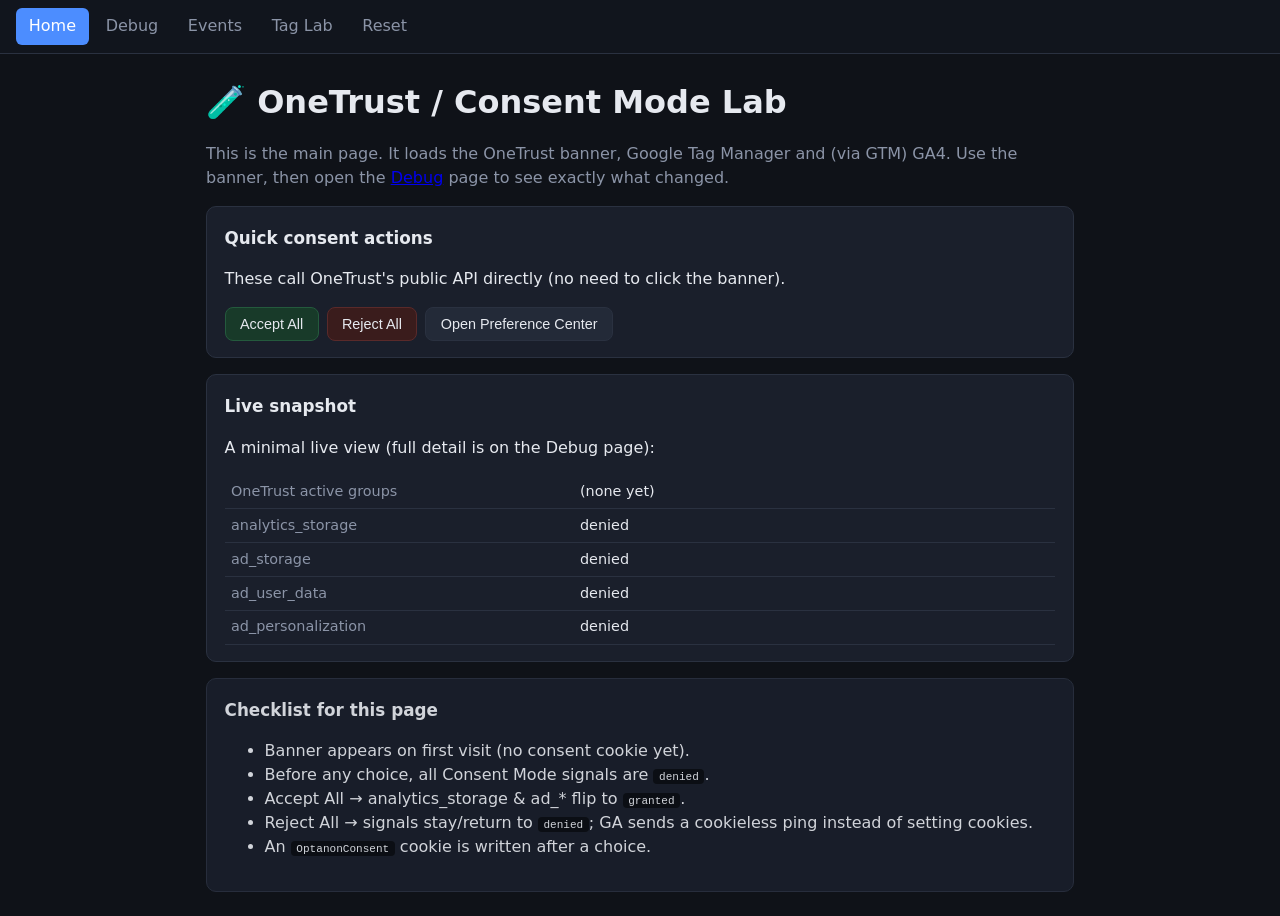
==== index.html @ a383894c "Add files via upload Initial import" ====
<!DOCTYPE html>
<!-- =============================================================================
     index.html  —  MAIN TEST PAGE
     Purpose: behave like a normal website page so you can validate the full
     chain: OneTrust banner -> Consent Mode v2 -> GTM -> GA4.
     Test here: first visit, Accept All, Reject All, custom preferences,
     cookie creation, and Consent Mode signal changes.
     ========================================================================== -->
<html lang="en">
<head>
  <meta charset="UTF-8" />
  <meta name="viewport" content="width=device-width, initial-scale=1.0" />
  <title>OneTrust Lab · Home</title>

  <!-- ORDER MATTERS: config first, then init (both synchronous). init.js sets
       Consent Mode defaults BEFORE it injects OneTrust and GTM. Do NOT add
       async/defer here or the ordering guarantee is lost. -->
  <script src="config.js"></script>
  <script src="init.js"></script>

  <link rel="stylesheet" href="styles.css" />
</head>
<body>
  <!-- GTM noscript fallback (harmless if JS is on). Replace GTM-XXXXXXX only if
       you hard-code it; otherwise it is informational for the lab. -->
  <noscript>
    <iframe src="https://www.googletagmanager.com/ns.html?id=GTM-XXXXXXX"
            height="0" width="0" style="display:none;visibility:hidden"></iframe>
  </noscript>

  <nav class="lab-nav">
    <a href="index.html" class="active">Home</a>
    <a href="debug.html">Debug</a>
    <a href="events.html">Events</a>
    <a href="tag-lab.html">Tag Lab</a>
    <a href="reset.html">Reset</a>
  </nav>

  <main class="lab-wrap">
    <h1>🧪 OneTrust / Consent Mode Lab</h1>
    <p class="lead">
      This is the main page. It loads the OneTrust banner, Google Tag Manager
      and (via GTM) GA4. Use the banner, then open the
      <a href="debug.html">Debug</a> page to see exactly what changed.
    </p>

    <section class="card">
      <h2>Quick consent actions</h2>
      <p>These call OneTrust's public API directly (no need to click the banner).</p>
      <div class="btn-row">
        <button class="btn ok"   onclick="OneTrust && OneTrust.AllowAll()">Accept All</button>
        <button class="btn bad"  onclick="OneTrust && OneTrust.RejectAll()">Reject All</button>
        <button class="btn"      onclick="OneTrust && OneTrust.ToggleInfoDisplay()">Open Preference Center</button>
      </div>
    </section>

    <section class="card">
      <h2>Live snapshot</h2>
      <p>A minimal live view (full detail is on the Debug page):</p>
      <table class="kv">
        <tr><td>OneTrust active groups</td><td id="snap-groups">—</td></tr>
        <tr><td>analytics_storage</td><td id="snap-analytics">—</td></tr>
        <tr><td>ad_storage</td><td id="snap-ad">—</td></tr>
        <tr><td>ad_user_data</td><td id="snap-adud">—</td></tr>
        <tr><td>ad_personalization</td><td id="snap-adp">—</td></tr>
      </table>
    </section>

    <section class="card muted">
      <h2>Checklist for this page</h2>
      <ul>
        <li>Banner appears on first visit (no consent cookie yet).</li>
        <li>Before any choice, all Consent Mode signals are <code>denied</code>.</li>
        <li>Accept All → analytics_storage &amp; ad_* flip to <code>granted</code>.</li>
        <li>Reject All → signals stay/return to <code>denied</code>; GA sends a
            cookieless ping instead of setting cookies.</li>
        <li>An <code>OptanonConsent</code> cookie is written after a choice.</li>
      </ul>
    </section>
  </main>

  <!-- common.js gives us labGetActiveGroups() and labComputeConsentState() -->
  <script src="common.js"></script>
  <script>
    // Tiny live snapshot, refreshed every second. Full detail lives on debug.html
    function refreshSnap() {
      var c = labComputeConsentState();
      document.getElementById("snap-groups").textContent   = labGetActiveGroups();
      document.getElementById("snap-analytics").textContent = c.analytics_storage || "—";
      document.getElementById("snap-ad").textContent        = c.ad_storage || "—";
      document.getElementById("snap-adud").textContent      = c.ad_user_data || "—";
      document.getElementById("snap-adp").textContent       = c.ad_personalization || "—";
    }
    setInterval(refreshSnap, 1000);
    refreshSnap();
  </script>
</body>
</html>
---- styles.css ----
/* Shared styling for the OneTrust lab. Purely cosmetic — no logic here. */
:root { --bg:#0f1218; --card:#1a1f2b; --line:#2a3140; --txt:#e6e9ef; --muted:#8b94a7;
        --ok:#2ecc71; --bad:#e74c3c; --accent:#4c8dff; }
* { box-sizing: border-box; }
body { margin:0; font-family: system-ui, -apple-system, Segoe UI, Roboto, sans-serif;
       background:var(--bg); color:var(--txt); line-height:1.5; }
.lab-nav { display:flex; gap:.25rem; padding:.5rem 1rem; background:#11151d;
           border-bottom:1px solid var(--line); position:sticky; top:0; z-index:10; }
.lab-nav a { color:var(--muted); text-decoration:none; padding:.4rem .8rem; border-radius:6px; }
.lab-nav a:hover { color:var(--txt); background:#1c2230; }
.lab-nav a.active { color:#fff; background:var(--accent); }
.lab-wrap { max-width:900px; margin:1.5rem auto; padding:0 1rem; }
.lab-wrap.wide { max-width:1150px; }
h1 { margin:.2rem 0 1rem; } h2 { margin:.2rem 0 .6rem; font-size:1.05rem; }
.lead { color:var(--muted); }
.card { background:var(--card); border:1px solid var(--line); border-radius:10px;
        padding:1rem 1.1rem; margin:1rem 0; }
.card.muted { opacity:.9; }
.grid2 { display:grid; grid-template-columns:1fr 1fr; gap:1rem; }
@media (max-width:720px){ .grid2 { grid-template-columns:1fr; } }
.btn-row { display:flex; flex-wrap:wrap; gap:.5rem; align-items:center; }
.btn { display:inline-block; background:#232a38; color:var(--txt); border:1px solid var(--line);
       padding:.5rem .9rem; border-radius:8px; cursor:pointer; text-decoration:none; font-size:.9rem; }
.btn:hover { border-color:var(--accent); }
.btn.ok  { background:#183a29; border-color:#245a3d; }
.btn.bad { background:#3a1c1c; border-color:#5a2a2a; }
input { background:#0e1219; color:var(--txt); border:1px solid var(--line);
        border-radius:6px; padding:.5rem; margin:.25rem .5rem .25rem 0; }
table.kv { width:100%; border-collapse:collapse; font-size:.9rem; }
table.kv td { border-bottom:1px solid var(--line); padding:.35rem .4rem; vertical-align:top; }
table.kv td:first-child { color:var(--muted); width:42%; }
td.yes, .pill.yes { color:var(--ok); } td.no, .pill.no { color:var(--bad); }
td.wrap { word-break:break-all; }
.hint { color:var(--muted); font-size:.8rem; font-weight:normal; }
.log { background:#0b0e14; border:1px solid var(--line); border-radius:8px;
       padding:.7rem; font-family: ui-monospace, Menlo, Consolas, monospace;
       font-size:.8rem; white-space:pre-wrap; word-break:break-all; max-height:300px; overflow:auto; }
.log .ts { color:var(--muted); } .log b { color:var(--accent); }
.pill { font-size:.75rem; padding:.15rem .5rem; border:1px solid var(--line);
        border-radius:999px; margin-left:.4rem; }
code { background:#0b0e14; padding:.1rem .35rem; border-radius:4px; font-size:.85em; }
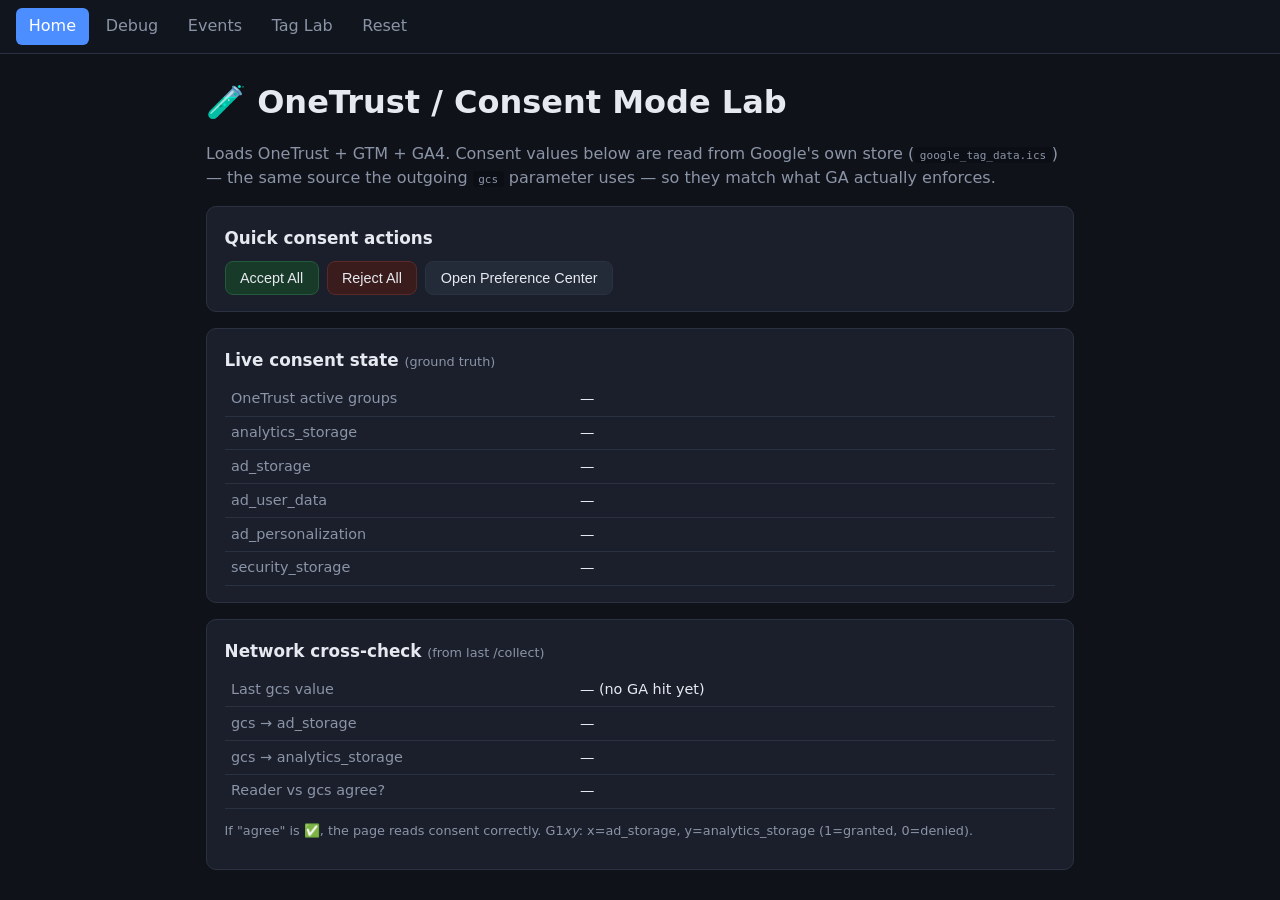
==== commit edeb0350: "Update index.html" ====
--- a/index.html
+++ b/index.html
@@ -1,10 +1,8 @@
 <!DOCTYPE html>
 <!-- =============================================================================
-     index.html  —  MAIN TEST PAGE
-     Purpose: behave like a normal website page so you can validate the full
-     chain: OneTrust banner -> Consent Mode v2 -> GTM -> GA4.
-     Test here: first visit, Accept All, Reject All, custom preferences,
-     cookie creation, and Consent Mode signal changes.
+     index.html  —  MAIN TEST PAGE  (v2: ground-truth consent reading)
+     Reads consent from Google's own store via consent-reader.js, and shows the
+     live `gcs` value parsed from the real /collect request as a cross-check.
      ========================================================================== -->
 <html lang="en">
 <head>
@@ -12,19 +10,15 @@
   <meta name="viewport" content="width=device-width, initial-scale=1.0" />
   <title>OneTrust Lab · Home</title>
 
-  <!-- ORDER MATTERS: config first, then init (both synchronous). init.js sets
-       Consent Mode defaults BEFORE it injects OneTrust and GTM. Do NOT add
-       async/defer here or the ordering guarantee is lost. -->
+  <!-- ORDER MATTERS: config -> init (sets Consent Mode defaults, injects OT+GTM).
+       Do NOT add async/defer here. -->
   <script src="config.js"></script>
   <script src="init.js"></script>
-
   <link rel="stylesheet" href="styles.css" />
 </head>
 <body>
-  <!-- GTM noscript fallback (harmless if JS is on). Replace GTM-XXXXXXX only if
-       you hard-code it; otherwise it is informational for the lab. -->
   <noscript>
-    <iframe src="https://www.googletagmanager.com/ns.html?id=GTM-XXXXXXX"
+    <iframe src="https://www.googletagmanager.com/ns.html?id=GTM-WQ99GFDZ"
             height="0" width="0" style="display:none;visibility:hidden"></iframe>
   </noscript>
 
@@ -39,14 +33,13 @@
   <main class="lab-wrap">
     <h1>🧪 OneTrust / Consent Mode Lab</h1>
     <p class="lead">
-      This is the main page. It loads the OneTrust banner, Google Tag Manager
-      and (via GTM) GA4. Use the banner, then open the
-      <a href="debug.html">Debug</a> page to see exactly what changed.
+      Loads OneTrust + GTM + GA4. Consent values below are read from Google's own
+      store (<code>google_tag_data.ics</code>) — the same source the outgoing
+      <code>gcs</code> parameter uses — so they match what GA actually enforces.
     </p>
 
     <section class="card">
       <h2>Quick consent actions</h2>
-      <p>These call OneTrust's public API directly (no need to click the banner).</p>
       <div class="btn-row">
         <button class="btn ok"   onclick="OneTrust && OneTrust.AllowAll()">Accept All</button>
         <button class="btn bad"  onclick="OneTrust && OneTrust.RejectAll()">Reject All</button>
@@ -55,44 +48,69 @@
     </section>
 
     <section class="card">
-      <h2>Live snapshot</h2>
-      <p>A minimal live view (full detail is on the Debug page):</p>
+      <h2>Live consent state <span class="hint">(ground truth)</span></h2>
       <table class="kv">
-        <tr><td>OneTrust active groups</td><td id="snap-groups">—</td></tr>
-        <tr><td>analytics_storage</td><td id="snap-analytics">—</td></tr>
-        <tr><td>ad_storage</td><td id="snap-ad">—</td></tr>
-        <tr><td>ad_user_data</td><td id="snap-adud">—</td></tr>
-        <tr><td>ad_personalization</td><td id="snap-adp">—</td></tr>
+        <tr><td>OneTrust active groups</td><td id="s-groups">—</td></tr>
+        <tr><td>analytics_storage</td><td id="s-analytics">—</td></tr>
+        <tr><td>ad_storage</td><td id="s-ad">—</td></tr>
+        <tr><td>ad_user_data</td><td id="s-adud">—</td></tr>
+        <tr><td>ad_personalization</td><td id="s-adp">—</td></tr>
+        <tr><td>security_storage</td><td id="s-sec">—</td></tr>
       </table>
     </section>
 
-    <section class="card muted">
-      <h2>Checklist for this page</h2>
-      <ul>
-        <li>Banner appears on first visit (no consent cookie yet).</li>
-        <li>Before any choice, all Consent Mode signals are <code>denied</code>.</li>
-        <li>Accept All → analytics_storage &amp; ad_* flip to <code>granted</code>.</li>
-        <li>Reject All → signals stay/return to <code>denied</code>; GA sends a
-            cookieless ping instead of setting cookies.</li>
-        <li>An <code>OptanonConsent</code> cookie is written after a choice.</li>
-      </ul>
+    <section class="card">
+      <h2>Network cross-check <span class="hint">(from last /collect)</span></h2>
+      <table class="kv">
+        <tr><td>Last gcs value</td><td id="s-gcs">— (no GA hit yet)</td></tr>
+        <tr><td>gcs → ad_storage</td><td id="s-gcs-ad">—</td></tr>
+        <tr><td>gcs → analytics_storage</td><td id="s-gcs-an">—</td></tr>
+        <tr><td>Reader vs gcs agree?</td><td id="s-agree">—</td></tr>
+      </table>
+      <p class="hint">
+        If "agree" is ✅, the page reads consent correctly. G1<i>x</i><i>y</i>:
+        x=ad_storage, y=analytics_storage (1=granted, 0=denied).
+      </p>
     </section>
   </main>
 
-  <!-- common.js gives us labGetActiveGroups() and labComputeConsentState() -->
-  <script src="common.js"></script>
+  <script src="consent-reader.js"></script>
   <script>
-    // Tiny live snapshot, refreshed every second. Full detail lives on debug.html
-    function refreshSnap() {
-      var c = labComputeConsentState();
-      document.getElementById("snap-groups").textContent   = labGetActiveGroups();
-      document.getElementById("snap-analytics").textContent = c.analytics_storage || "—";
-      document.getElementById("snap-ad").textContent        = c.ad_storage || "—";
-      document.getElementById("snap-adud").textContent      = c.ad_user_data || "—";
-      document.getElementById("snap-adp").textContent       = c.ad_personalization || "—";
+    function cls(v){ return v==="granted"?"yes":v==="denied"?"no":""; }
+    function set(id, v){
+      var el=document.getElementById(id);
+      el.textContent = v || "—";
+      el.className = cls(v);
     }
-    setInterval(refreshSnap, 1000);
-    refreshSnap();
+    function refresh(){
+      // PRIMARY: Google's own consent store
+      var c = LabConsent.read();
+      document.getElementById("s-groups").textContent = LabConsent.activeGroups();
+      set("s-analytics", c.analytics_storage);
+      set("s-ad",        c.ad_storage);
+      set("s-adud",      c.ad_user_data);
+      set("s-adp",       c.ad_personalization);
+      set("s-sec",       c.security_storage);
+
+      // CROSS-CHECK: real gcs from network
+      var gcs = LabConsent.latestGcs();
+      var dec = LabConsent.decodeGcs(gcs);
+      document.getElementById("s-gcs").textContent = gcs || "— (no GA hit yet)";
+      set("s-gcs-ad", dec && dec.ad_storage);
+      set("s-gcs-an", dec && dec.analytics_storage);
+
+      var agree = document.getElementById("s-agree");
+      if (dec && c.analytics_storage){
+        var ok = (dec.analytics_storage===c.analytics_storage) &&
+                 (dec.ad_storage===c.ad_storage);
+        agree.textContent = ok ? "✅ yes" : "⚠️ mismatch";
+        agree.className = ok ? "yes" : "no";
+      } else {
+        agree.textContent = "—"; agree.className = "";
+      }
+    }
+    setInterval(refresh, 1000);
+    refresh();
   </script>
 </body>
 </html>
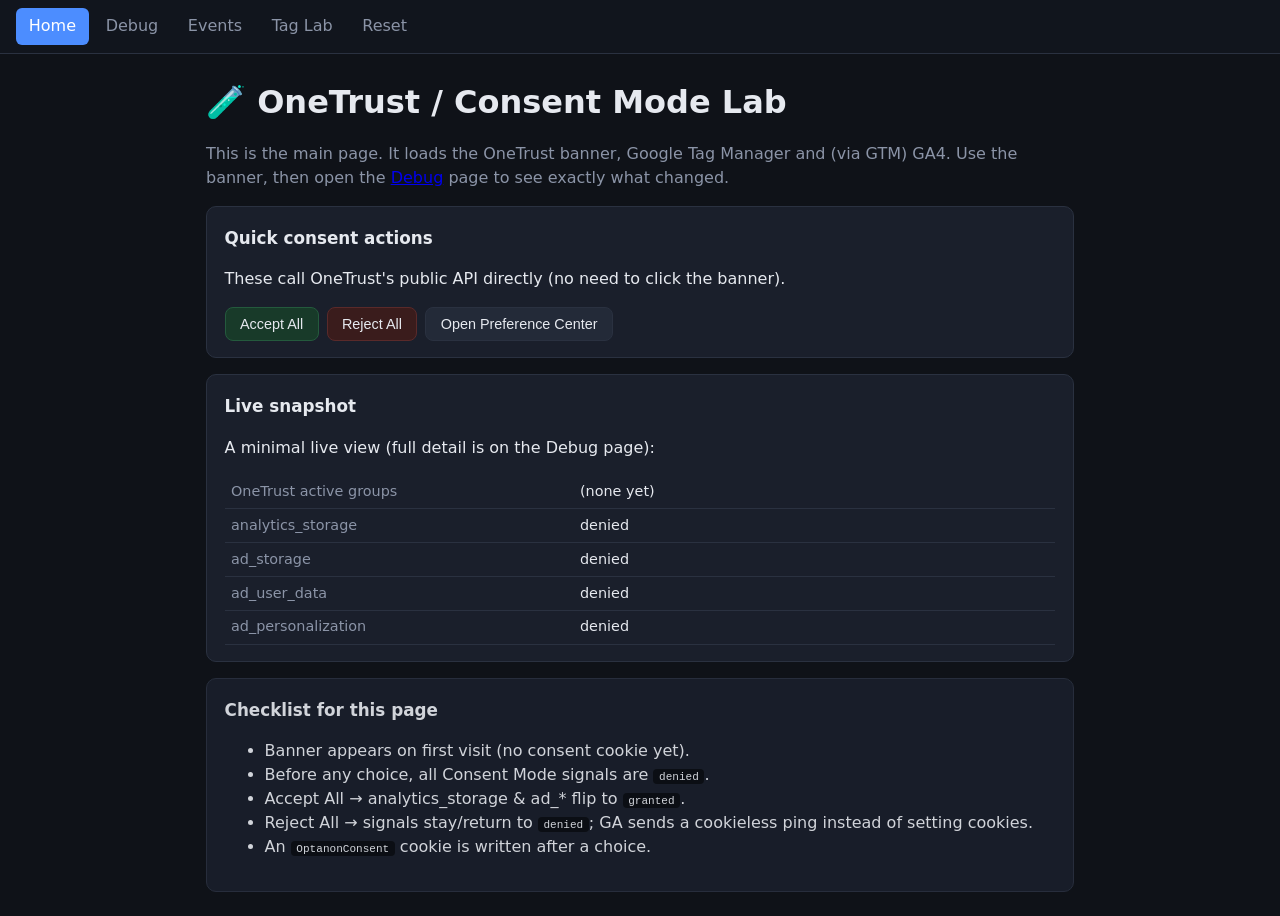
==== commit 765bcfb1: "Update index.html" ====
--- a/index.html
+++ b/index.html
@@ -1,8 +1,10 @@
 <!DOCTYPE html>
 <!-- =============================================================================
-     index.html  —  MAIN TEST PAGE  (v2: ground-truth consent reading)
-     Reads consent from Google's own store via consent-reader.js, and shows the
-     live `gcs` value parsed from the real /collect request as a cross-check.
+     index.html  —  MAIN TEST PAGE
+     Purpose: behave like a normal website page so you can validate the full
+     chain: OneTrust banner -> Consent Mode v2 -> GTM -> GA4.
+     Test here: first visit, Accept All, Reject All, custom preferences,
+     cookie creation, and Consent Mode signal changes.
      ========================================================================== -->
 <html lang="en">
 <head>
@@ -10,13 +12,17 @@
   <meta name="viewport" content="width=device-width, initial-scale=1.0" />
   <title>OneTrust Lab · Home</title>
 
-  <!-- ORDER MATTERS: config -> init (sets Consent Mode defaults, injects OT+GTM).
-       Do NOT add async/defer here. -->
+  <!-- ORDER MATTERS: config first, then init (both synchronous). init.js sets
+       Consent Mode defaults BEFORE it injects OneTrust and GTM. Do NOT add
+       async/defer here or the ordering guarantee is lost. -->
   <script src="config.js"></script>
   <script src="init.js"></script>
+
   <link rel="stylesheet" href="styles.css" />
 </head>
 <body>
+  <!-- GTM noscript fallback (harmless if JS is on). Replace GTM-XXXXXXX only if
+       you hard-code it; otherwise it is informational for the lab. -->
   <noscript>
     <iframe src="https://www.googletagmanager.com/ns.html?id=GTM-WQ99GFDZ"
             height="0" width="0" style="display:none;visibility:hidden"></iframe>
@@ -33,13 +39,14 @@
   <main class="lab-wrap">
     <h1>🧪 OneTrust / Consent Mode Lab</h1>
     <p class="lead">
-      Loads OneTrust + GTM + GA4. Consent values below are read from Google's own
-      store (<code>google_tag_data.ics</code>) — the same source the outgoing
-      <code>gcs</code> parameter uses — so they match what GA actually enforces.
+      This is the main page. It loads the OneTrust banner, Google Tag Manager
+      and (via GTM) GA4. Use the banner, then open the
+      <a href="debug.html">Debug</a> page to see exactly what changed.
     </p>
 
     <section class="card">
       <h2>Quick consent actions</h2>
+      <p>These call OneTrust's public API directly (no need to click the banner).</p>
       <div class="btn-row">
         <button class="btn ok"   onclick="OneTrust && OneTrust.AllowAll()">Accept All</button>
         <button class="btn bad"  onclick="OneTrust && OneTrust.RejectAll()">Reject All</button>
@@ -48,69 +55,44 @@
     </section>
 
     <section class="card">
-      <h2>Live consent state <span class="hint">(ground truth)</span></h2>
+      <h2>Live snapshot</h2>
+      <p>A minimal live view (full detail is on the Debug page):</p>
       <table class="kv">
-        <tr><td>OneTrust active groups</td><td id="s-groups">—</td></tr>
-        <tr><td>analytics_storage</td><td id="s-analytics">—</td></tr>
-        <tr><td>ad_storage</td><td id="s-ad">—</td></tr>
-        <tr><td>ad_user_data</td><td id="s-adud">—</td></tr>
-        <tr><td>ad_personalization</td><td id="s-adp">—</td></tr>
-        <tr><td>security_storage</td><td id="s-sec">—</td></tr>
+        <tr><td>OneTrust active groups</td><td id="snap-groups">—</td></tr>
+        <tr><td>analytics_storage</td><td id="snap-analytics">—</td></tr>
+        <tr><td>ad_storage</td><td id="snap-ad">—</td></tr>
+        <tr><td>ad_user_data</td><td id="snap-adud">—</td></tr>
+        <tr><td>ad_personalization</td><td id="snap-adp">—</td></tr>
       </table>
     </section>
 
-    <section class="card">
-      <h2>Network cross-check <span class="hint">(from last /collect)</span></h2>
-      <table class="kv">
-        <tr><td>Last gcs value</td><td id="s-gcs">— (no GA hit yet)</td></tr>
-        <tr><td>gcs → ad_storage</td><td id="s-gcs-ad">—</td></tr>
-        <tr><td>gcs → analytics_storage</td><td id="s-gcs-an">—</td></tr>
-        <tr><td>Reader vs gcs agree?</td><td id="s-agree">—</td></tr>
-      </table>
-      <p class="hint">
-        If "agree" is ✅, the page reads consent correctly. G1<i>x</i><i>y</i>:
-        x=ad_storage, y=analytics_storage (1=granted, 0=denied).
-      </p>
+    <section class="card muted">
+      <h2>Checklist for this page</h2>
+      <ul>
+        <li>Banner appears on first visit (no consent cookie yet).</li>
+        <li>Before any choice, all Consent Mode signals are <code>denied</code>.</li>
+        <li>Accept All → analytics_storage &amp; ad_* flip to <code>granted</code>.</li>
+        <li>Reject All → signals stay/return to <code>denied</code>; GA sends a
+            cookieless ping instead of setting cookies.</li>
+        <li>An <code>OptanonConsent</code> cookie is written after a choice.</li>
+      </ul>
     </section>
   </main>
 
-  <script src="consent-reader.js"></script>
+  <!-- common.js gives us labGetActiveGroups() and labComputeConsentState() -->
+  <script src="common.js"></script>
   <script>
-    function cls(v){ return v==="granted"?"yes":v==="denied"?"no":""; }
-    function set(id, v){
-      var el=document.getElementById(id);
-      el.textContent = v || "—";
-      el.className = cls(v);
+    // Tiny live snapshot, refreshed every second. Full detail lives on debug.html
+    function refreshSnap() {
+      var c = labComputeConsentState();
+      document.getElementById("snap-groups").textContent   = labGetActiveGroups();
+      document.getElementById("snap-analytics").textContent = c.analytics_storage || "—";
+      document.getElementById("snap-ad").textContent        = c.ad_storage || "—";
+      document.getElementById("snap-adud").textContent      = c.ad_user_data || "—";
+      document.getElementById("snap-adp").textContent       = c.ad_personalization || "—";
     }
-    function refresh(){
-      // PRIMARY: Google's own consent store
-      var c = LabConsent.read();
-      document.getElementById("s-groups").textContent = LabConsent.activeGroups();
-      set("s-analytics", c.analytics_storage);
-      set("s-ad",        c.ad_storage);
-      set("s-adud",      c.ad_user_data);
-      set("s-adp",       c.ad_personalization);
-      set("s-sec",       c.security_storage);
-
-      // CROSS-CHECK: real gcs from network
-      var gcs = LabConsent.latestGcs();
-      var dec = LabConsent.decodeGcs(gcs);
-      document.getElementById("s-gcs").textContent = gcs || "— (no GA hit yet)";
-      set("s-gcs-ad", dec && dec.ad_storage);
-      set("s-gcs-an", dec && dec.analytics_storage);
-
-      var agree = document.getElementById("s-agree");
-      if (dec && c.analytics_storage){
-        var ok = (dec.analytics_storage===c.analytics_storage) &&
-                 (dec.ad_storage===c.ad_storage);
-        agree.textContent = ok ? "✅ yes" : "⚠️ mismatch";
-        agree.className = ok ? "yes" : "no";
-      } else {
-        agree.textContent = "—"; agree.className = "";
-      }
-    }
-    setInterval(refresh, 1000);
-    refresh();
+    setInterval(refreshSnap, 1000);
+    refreshSnap();
   </script>
 </body>
 </html>
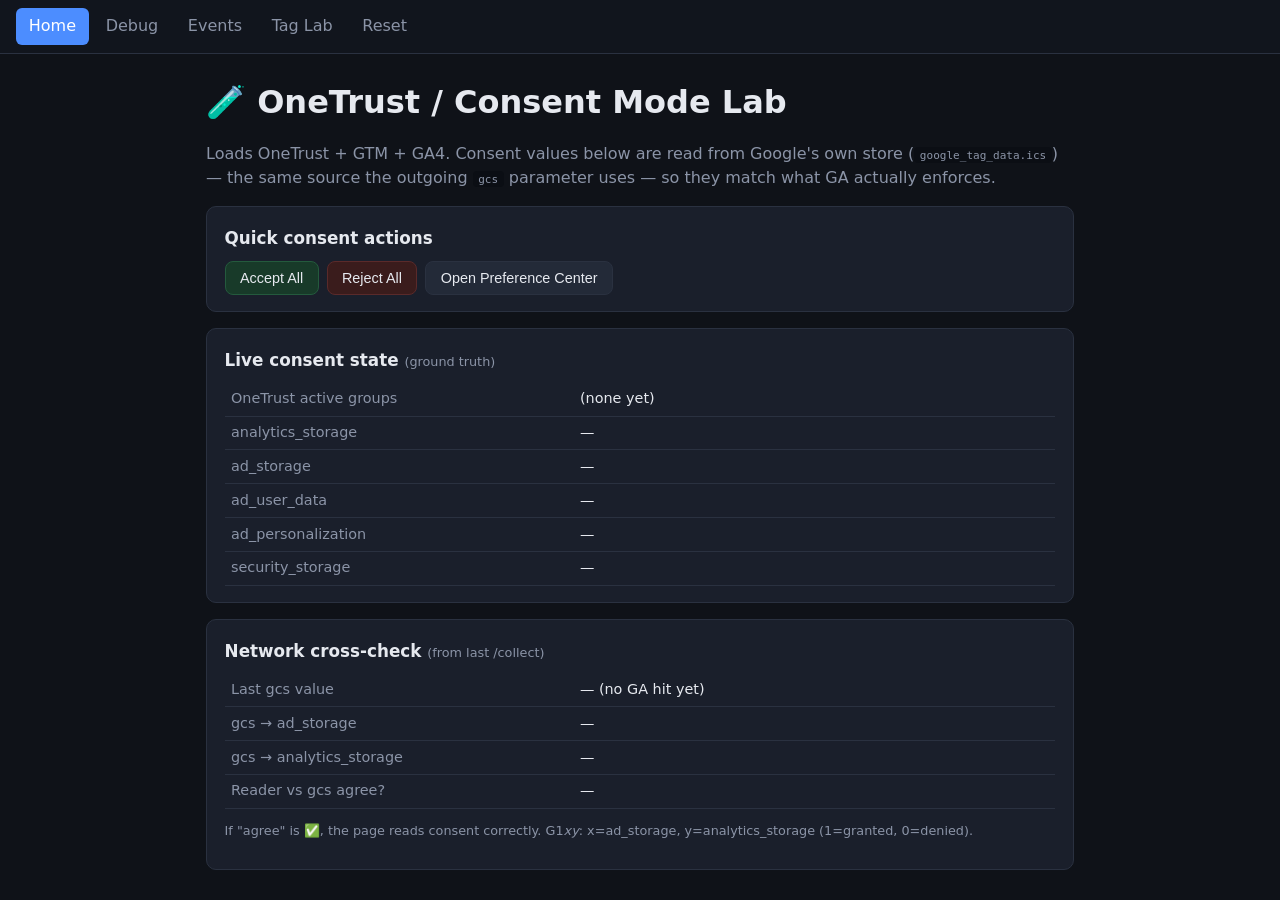
==== commit c7693b1d: "Update index.html" ====
--- a/index.html
+++ b/index.html
@@ -1,10 +1,8 @@
 <!DOCTYPE html>
 <!-- =============================================================================
-     index.html  —  MAIN TEST PAGE
-     Purpose: behave like a normal website page so you can validate the full
-     chain: OneTrust banner -> Consent Mode v2 -> GTM -> GA4.
-     Test here: first visit, Accept All, Reject All, custom preferences,
-     cookie creation, and Consent Mode signal changes.
+     index.html  —  MAIN TEST PAGE  (v2: ground-truth consent reading)
+     Reads consent from Google's own store via consent-reader.js, and shows the
+     live `gcs` value parsed from the real /collect request as a cross-check.
      ========================================================================== -->
 <html lang="en">
 <head>
@@ -12,20 +10,16 @@
   <meta name="viewport" content="width=device-width, initial-scale=1.0" />
   <title>OneTrust Lab · Home</title>
 
-  <!-- ORDER MATTERS: config first, then init (both synchronous). init.js sets
-       Consent Mode defaults BEFORE it injects OneTrust and GTM. Do NOT add
-       async/defer here or the ordering guarantee is lost. -->
+  <!-- ORDER MATTERS: config -> init (sets Consent Mode defaults, injects OT+GTM).
+       Do NOT add async/defer here. -->
   <script src="config.js"></script>
   <script src="init.js"></script>
-
   <link rel="stylesheet" href="styles.css" />
 </head>
 <body>
-  <!-- GTM noscript fallback (harmless if JS is on). Replace GTM-XXXXXXX only if
-       you hard-code it; otherwise it is informational for the lab. -->
   <noscript>
     <iframe src="https://www.googletagmanager.com/ns.html?id=GTM-WQ99GFDZ"
-            height="0" width="0" style="display:none;visibility:hidden"></iframe>
+            height="100" width="100" style="display:none;visibility:hidden"></iframe>
   </noscript>
 
   <nav class="lab-nav">
@@ -39,14 +33,13 @@
   <main class="lab-wrap">
     <h1>🧪 OneTrust / Consent Mode Lab</h1>
     <p class="lead">
-      This is the main page. It loads the OneTrust banner, Google Tag Manager
-      and (via GTM) GA4. Use the banner, then open the
-      <a href="debug.html">Debug</a> page to see exactly what changed.
+      Loads OneTrust + GTM + GA4. Consent values below are read from Google's own
+      store (<code>google_tag_data.ics</code>) — the same source the outgoing
+      <code>gcs</code> parameter uses — so they match what GA actually enforces.
     </p>
 
     <section class="card">
       <h2>Quick consent actions</h2>
-      <p>These call OneTrust's public API directly (no need to click the banner).</p>
       <div class="btn-row">
         <button class="btn ok"   onclick="OneTrust && OneTrust.AllowAll()">Accept All</button>
         <button class="btn bad"  onclick="OneTrust && OneTrust.RejectAll()">Reject All</button>
@@ -55,44 +48,69 @@
     </section>
 
     <section class="card">
-      <h2>Live snapshot</h2>
-      <p>A minimal live view (full detail is on the Debug page):</p>
+      <h2>Live consent state <span class="hint">(ground truth)</span></h2>
       <table class="kv">
-        <tr><td>OneTrust active groups</td><td id="snap-groups">—</td></tr>
-        <tr><td>analytics_storage</td><td id="snap-analytics">—</td></tr>
-        <tr><td>ad_storage</td><td id="snap-ad">—</td></tr>
-        <tr><td>ad_user_data</td><td id="snap-adud">—</td></tr>
-        <tr><td>ad_personalization</td><td id="snap-adp">—</td></tr>
+        <tr><td>OneTrust active groups</td><td id="s-groups">—</td></tr>
+        <tr><td>analytics_storage</td><td id="s-analytics">—</td></tr>
+        <tr><td>ad_storage</td><td id="s-ad">—</td></tr>
+        <tr><td>ad_user_data</td><td id="s-adud">—</td></tr>
+        <tr><td>ad_personalization</td><td id="s-adp">—</td></tr>
+        <tr><td>security_storage</td><td id="s-sec">—</td></tr>
       </table>
     </section>
 
-    <section class="card muted">
-      <h2>Checklist for this page</h2>
-      <ul>
-        <li>Banner appears on first visit (no consent cookie yet).</li>
-        <li>Before any choice, all Consent Mode signals are <code>denied</code>.</li>
-        <li>Accept All → analytics_storage &amp; ad_* flip to <code>granted</code>.</li>
-        <li>Reject All → signals stay/return to <code>denied</code>; GA sends a
-            cookieless ping instead of setting cookies.</li>
-        <li>An <code>OptanonConsent</code> cookie is written after a choice.</li>
-      </ul>
+    <section class="card">
+      <h2>Network cross-check <span class="hint">(from last /collect)</span></h2>
+      <table class="kv">
+        <tr><td>Last gcs value</td><td id="s-gcs">— (no GA hit yet)</td></tr>
+        <tr><td>gcs → ad_storage</td><td id="s-gcs-ad">—</td></tr>
+        <tr><td>gcs → analytics_storage</td><td id="s-gcs-an">—</td></tr>
+        <tr><td>Reader vs gcs agree?</td><td id="s-agree">—</td></tr>
+      </table>
+      <p class="hint">
+        If "agree" is ✅, the page reads consent correctly. G1<i>x</i><i>y</i>:
+        x=ad_storage, y=analytics_storage (1=granted, 0=denied).
+      </p>
     </section>
   </main>
 
-  <!-- common.js gives us labGetActiveGroups() and labComputeConsentState() -->
-  <script src="common.js"></script>
+  <script src="consent-reader.js"></script>
   <script>
-    // Tiny live snapshot, refreshed every second. Full detail lives on debug.html
-    function refreshSnap() {
-      var c = labComputeConsentState();
-      document.getElementById("snap-groups").textContent   = labGetActiveGroups();
-      document.getElementById("snap-analytics").textContent = c.analytics_storage || "—";
-      document.getElementById("snap-ad").textContent        = c.ad_storage || "—";
-      document.getElementById("snap-adud").textContent      = c.ad_user_data || "—";
-      document.getElementById("snap-adp").textContent       = c.ad_personalization || "—";
+    function cls(v){ return v==="granted"?"yes":v==="denied"?"no":""; }
+    function set(id, v){
+      var el=document.getElementById(id);
+      el.textContent = v || "—";
+      el.className = cls(v);
     }
-    setInterval(refreshSnap, 1000);
-    refreshSnap();
+    function refresh(){
+      // PRIMARY: Google's own consent store
+      var c = LabConsent.read();
+      document.getElementById("s-groups").textContent = LabConsent.activeGroups();
+      set("s-analytics", c.analytics_storage);
+      set("s-ad",        c.ad_storage);
+      set("s-adud",      c.ad_user_data);
+      set("s-adp",       c.ad_personalization);
+      set("s-sec",       c.security_storage);
+
+      // CROSS-CHECK: real gcs from network
+      var gcs = LabConsent.latestGcs();
+      var dec = LabConsent.decodeGcs(gcs);
+      document.getElementById("s-gcs").textContent = gcs || "— (no GA hit yet)";
+      set("s-gcs-ad", dec && dec.ad_storage);
+      set("s-gcs-an", dec && dec.analytics_storage);
+
+      var agree = document.getElementById("s-agree");
+      if (dec && c.analytics_storage){
+        var ok = (dec.analytics_storage===c.analytics_storage) &&
+                 (dec.ad_storage===c.ad_storage);
+        agree.textContent = ok ? "✅ yes" : "⚠️ mismatch";
+        agree.className = ok ? "yes" : "no";
+      } else {
+        agree.textContent = "—"; agree.className = "";
+      }
+    }
+    setInterval(refresh, 1000);
+    refresh();
   </script>
 </body>
 </html>
